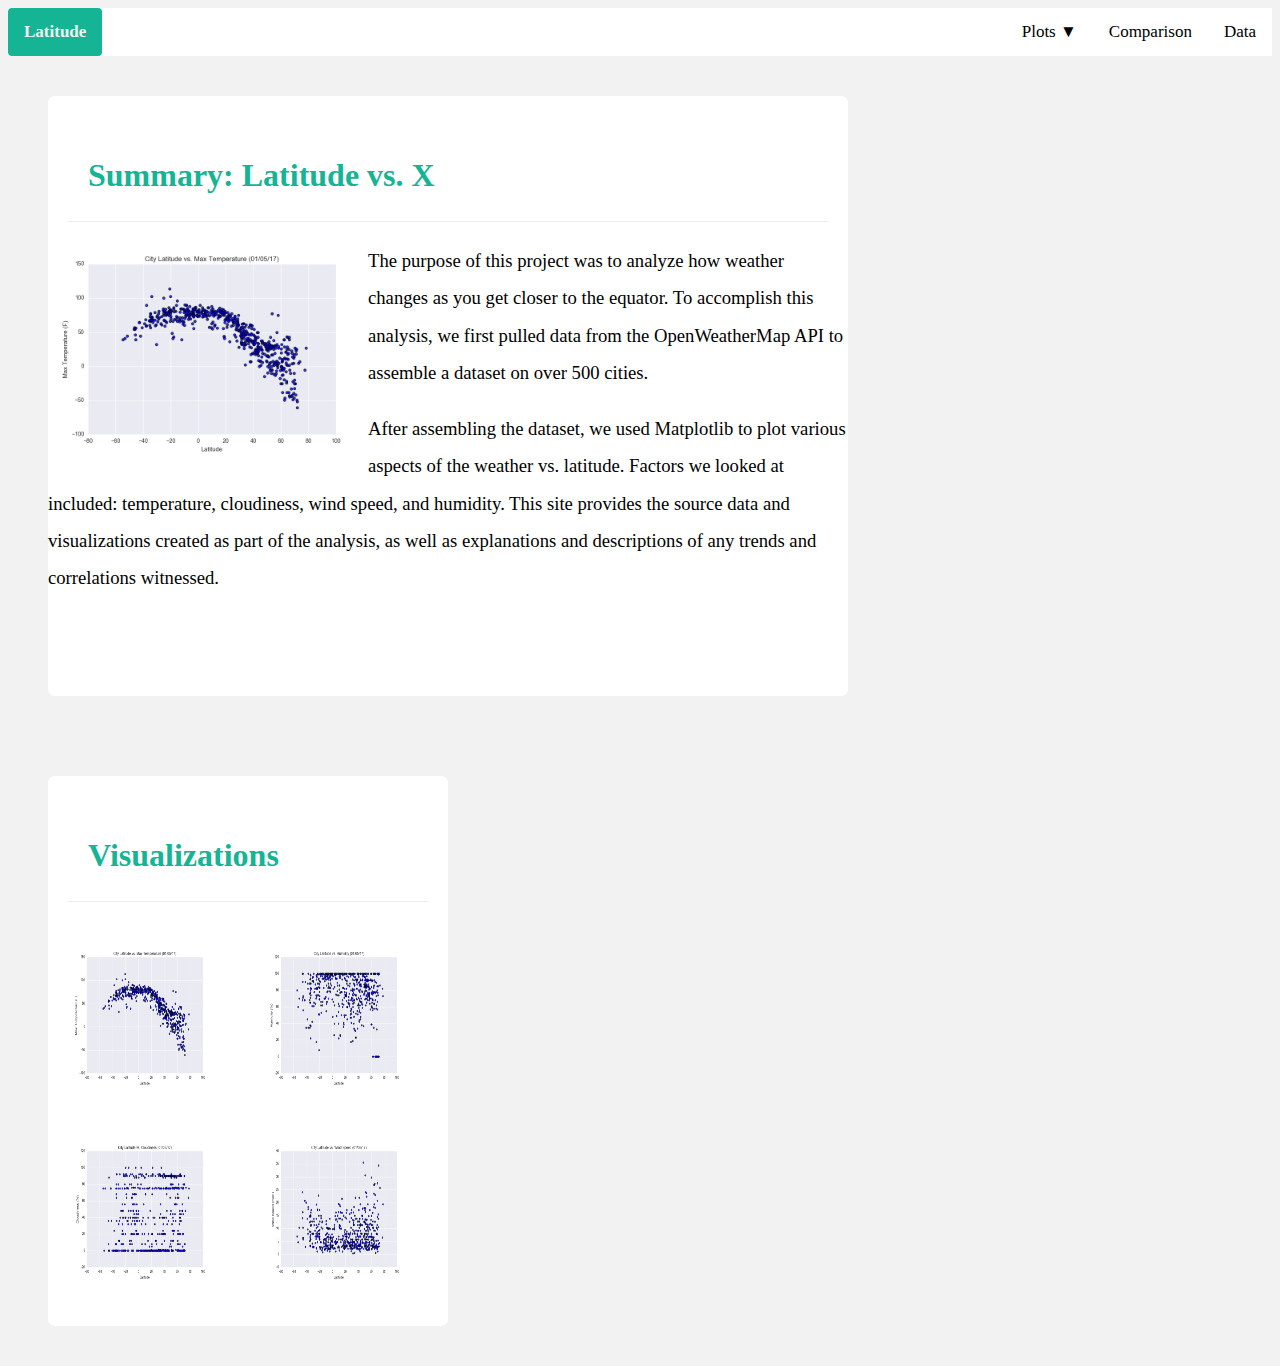
==== index.html @ f89f0354 "finished most of the desktop pages except for the data page" ====
<!DOCTYPE html>
<!-- Template by html.am -->
<html>
	<head>
		<meta http-equiv="Content-Type" content="text/html; charset=utf-8">
		<title>Web Design Challenge</title>
		<link rel="stylesheet" href="styles.css">

	</head>
	
<body>
	<div class="topnav">
		<a class="active" href="./index.html">Latitude</a>
		<a href="./data.html">Data</a>
		<a href="./comparison.html">Comparison</a>
		<div class="dropdown">
			<button class="dropbtn">Plots ▼
				<i class="fa fa-caret-down"></i>
			</button>
			<div class="dropdown-content">
				<a href="./max-temperature.html">Max Temperature</a>
				<a href="./humidity.html">Humidity</a>
				<a href="./cloudiness.html">Cloudiness</a>
				<a href="./wind-speed.html">Wind Speed</a>
			</div>
		</div>	
				
	</div>

	<section class="left-section">
		<h1>Summary: Latitude vs. X</h1>
		<hr>
		<p><img src="./Resources/assets-images/Fig1.png" alt="City Latitude vs. Max Temperature">The purpose of this project was to analyze how weather changes as you get closer to the equator. To accomplish this analysis, we first pulled data from the OpenWeatherMap API to assemble a dataset on over 500 cities.</p>
		<p>After assembling the dataset, we used Matplotlib to plot various aspects of the weather vs. latitude. Factors we looked at included: temperature, cloudiness, wind speed, and humidity. This site provides the source data and visualizations created as part of the analysis, as well as explanations and descriptions of any trends and correlations witnessed.</p>
	</section>

	<section class="right-section">
		<h1>Visualizations</h1>
		<hr>
		<div class="column">
			<a href="./max-temperature.html"><img src="./Resources/assets-images/Fig1.png" alt="City Latitude vs. Max Temperature"></a>
			<a href="./humidity.html"><img src="./Resources/assets-images/Fig2.png" alt="City Latitude vs. Max Temperature"></a>
		</div>
		<div class="column">	
			<a href="./cloudiness.html"><img src="./Resources/assets-images/Fig3.png" alt="City Latitude vs. Cloudiness"></a>
			<a href="./wind-speed.html"><img src="./Resources/assets-images/Fig4.png" alt="City Latitude vs. Wind Speed"></a>
		</div>
	</section>
</body>
---- styles.css ----
body {
    background-color: #f2f2f2;
}

.topnav {
    background-color: white;
    overflow: hidden;
}

.topnav a {
    float: left;
    color: black;
    text-align: center;
    padding: 14px 16px;
    text-decoration: none;
    font-size: 17px;
    margin-left: auto;
    margin-right: 0;
    float: right;
    border-radius: 3pt;
    
}

.topnav a:hover {
    background-color: #ddd;
    color: black;
}

.topnav a.active {
    background-color: #15b494;
    color: #f2f2f2;
    font-weight: 900;
    margin-right: auto;
    margin-left: 0;
    float: left;
}

.dropdown {
    overflow: hidden;
    float: right;
}

.dropdown .dropbtn {
    font-size: 17px;
    border:none;
    outline: none;
    color: black;
    padding: 14px 16px;
    background-color: inherit;
    font-family: inherit;
    margin: 0;
}

.navbar a:hover, .dropdown:hover .dropbtn {
    background-color: #ddd;
}

.dropdown-content {
    display: none;
    position: absolute;
    background-color: #f9f9f9;
    min-width: 160px;
    box-shadow: 0px 8px 16px 0px rgba(0,0,0,0.2);
    z-index: 1;
  }

  .dropdown-content a {
    float: none;
    color: black;
    padding: 12px 16px;
    text-decoration: none;
    display: block;
    text-align: left;
  }

.dropdown-content a:hover {
    background-color: #ddd;
}

.dropdown:hover .dropdown-content {
    display: block;
}

section {
    background-color: white;
    margin: 40px;
    border-radius: 5pt;
}

section h1 {
    color:#15b494;
    padding:40px;
    padding-bottom:5px;
    font-weight:700px;
    font-size: 24pt;
}

section hr {
    margin: 20px;
    height: 1px;
    background-color: #ddd;
    opacity: 0.5;
    border: none;
}
section p {
    font-size: 14pt;
    line-height: 2;
}
section p img {
    height: 40%;
    width: 40%;
    float: left;
}

.left-section {
    float:left;
    width: 800px;
    height: 600px;
}

.right-section {
    float:left;
    width: 400px;
    height: 550px;
}

.right-section img {
    height: 150px;
    width: 150px;
    padding: 20px;
}

.right-section img:hover {
    border: 5px solid #555:
}
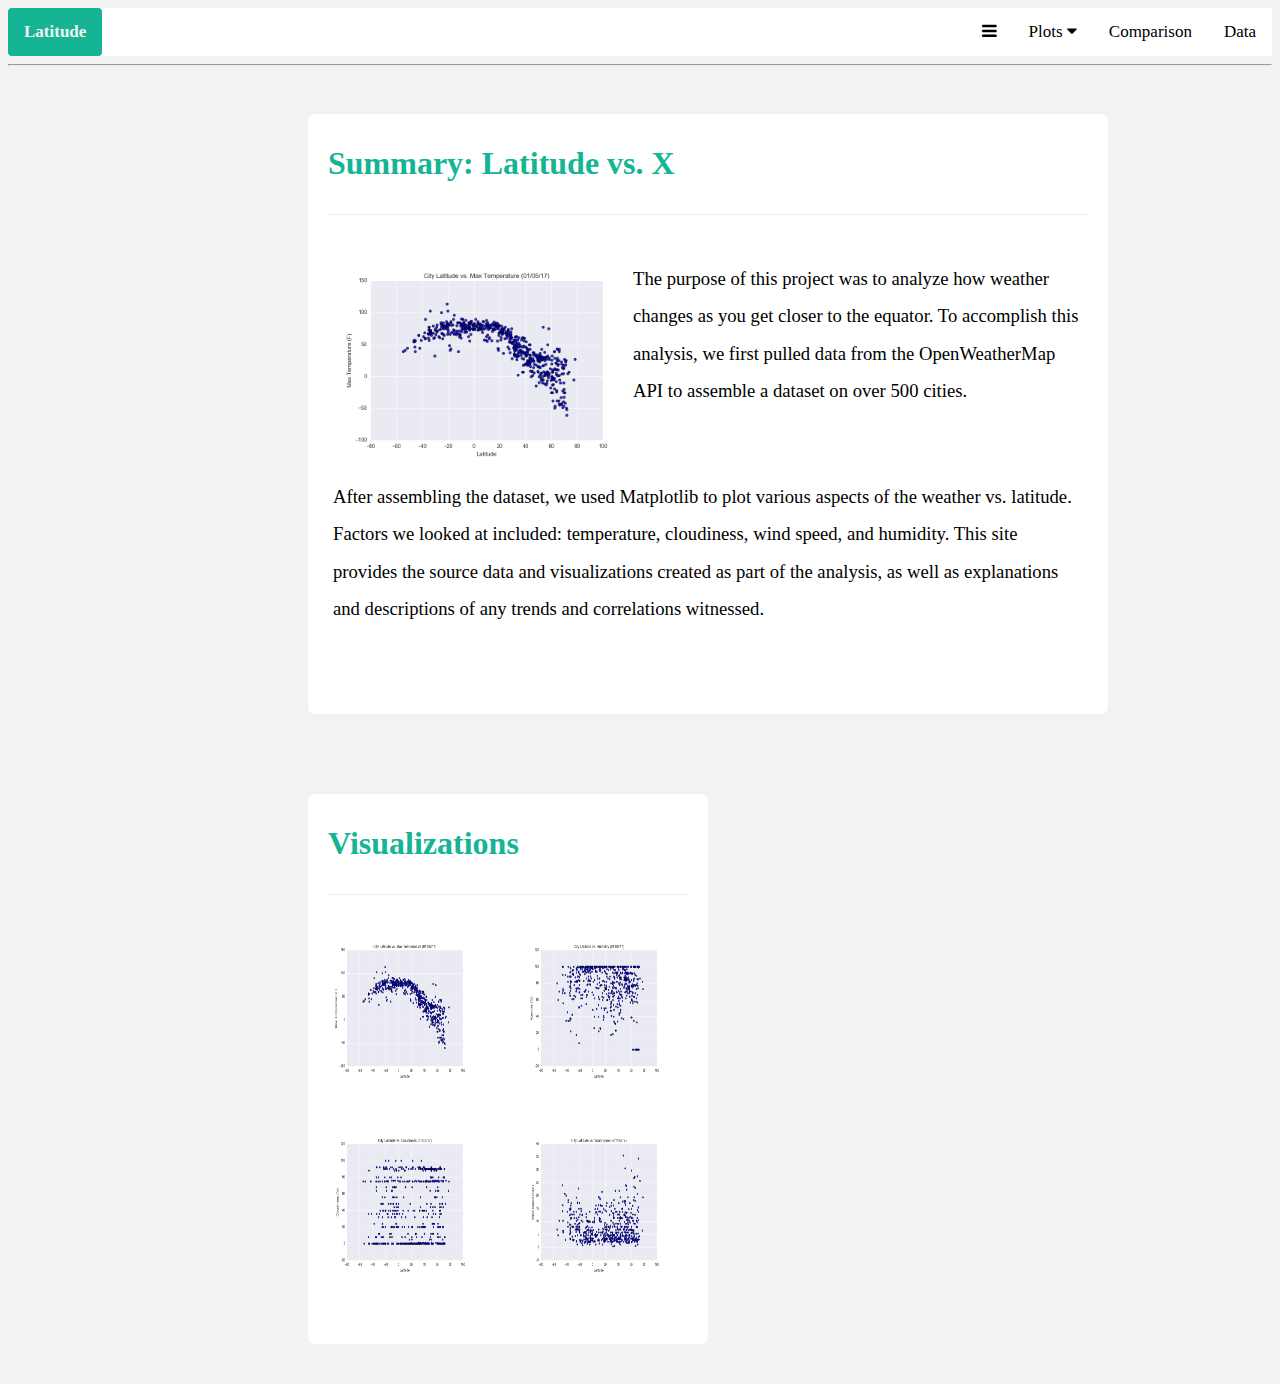
==== commit eb00242f: "added small screen functionality" ====
--- a/index.html
+++ b/index.html
@@ -6,26 +6,40 @@
 		<title>Web Design Challenge</title>
 		<link rel="stylesheet" href="styles.css">
 
+		<!-- I took the icons for the drop down menu for small screens (and a good bit of the code) from the tutorials from w3schools.com, 
+			they require this stylesheet to get the icons to work -->
+		<link rel="stylesheet" href="https://cdnjs.cloudflare.com/ajax/libs/font-awesome/4.7.0/css/font-awesome.min.css">
+
 	</head>
 	
 <body>
 	<div class="topnav">
 		<a class="active" href="./index.html">Latitude</a>
-		<a href="./data.html">Data</a>
-		<a href="./comparison.html">Comparison</a>
-		<div class="dropdown">
-			<button class="dropbtn">Plots ▼
-				<i class="fa fa-caret-down"></i>
-			</button>
-			<div class="dropdown-content">
-				<a href="./max-temperature.html">Max Temperature</a>
-				<a href="./humidity.html">Humidity</a>
-				<a href="./cloudiness.html">Cloudiness</a>
-				<a href="./wind-speed.html">Wind Speed</a>
-			</div>
-		</div>	
+
+		<div id="myLinks" class="Links">
+			<a href="./data.html">Data</a>
+			<a href="./comparison.html">Comparison</a>
+			<div class="dropdown">
+
+				<!-- For the drop down menus in the small screen version I used a javascript button to toggle menus-->
+				<button href="javascript:void(0);" onclick="submenuDisplay()" class="dropbtn">Plots
+					<i class="fa fa-caret-down"></i>
+				</button>
+				<div class="dropdown-content" id="plotContent">
+					<a href="./max-temperature.html">Max Temperature</a>
+					<a href="./humidity.html">Humidity</a>
+					<a href="./cloudiness.html">Cloudiness</a>
+					<a href="./wind-speed.html">Wind Speed</a>
+				</div>
+			</div>	
+		</div>
+		<a href="javascript:void(0);" class="icon" onclick="myFunction()">
+			<i class="fa fa-bars"></i>
+		</a>
 				
 	</div>
+
+	<hr class="header-break" id="header-break">
 
 	<section class="left-section">
 		<h1>Summary: Latitude vs. X</h1>
@@ -46,4 +60,33 @@
 			<a href="./wind-speed.html"><img src="./Resources/assets-images/Fig4.png" alt="City Latitude vs. Wind Speed"></a>
 		</div>
 	</section>
-</body>+</body>
+
+
+<!-- Javascript to toggle the menus for the small screen-->
+<script>
+	function myFunction() {
+  var x = document.getElementById("myLinks");
+  var y = document.getElementById("header-break")
+  if (x.style.display === "block") {
+    x.style.display = "none";
+	y.style.display = "none";
+  } else {
+    x.style.display = "block";
+	y.style.display = "block";
+  }
+}
+
+	function submenuDisplay() {
+		var x = document.getElementById("plotContent");
+		if (x.style.display === "block") {
+    			x.style.display = "none";
+				
+  		} else {
+    		x.style.display = "block";
+			x.style.position = "relative";
+  }
+
+	}
+
+</script>--- a/styles.css
+++ b/styles.css
@@ -89,8 +89,8 @@
 
 section h1 {
     color:#15b494;
-    padding:40px;
-    padding-bottom:5px;
+    padding: 10px;
+    padding-left: 20px;
     font-weight:700px;
     font-size: 24pt;
 }
@@ -105,6 +105,7 @@
 section p {
     font-size: 14pt;
     line-height: 2;
+    padding: 25px;
 }
 section p img {
     height: 40%;
@@ -122,15 +123,139 @@
     float:left;
     width: 400px;
     height: 550px;
+
 }
 
 .right-section img {
     height: 150px;
     width: 150px;
-    padding: 20px;
+    padding: 15px;
+    border: 5px solid white;
 }
 
 .right-section img:hover {
-    border: 5px solid #555:
-}
-
+    border: 5px solid #ddd;
+}
+
+@media (max-width:2400px) {
+    .left-section {
+        margin-left: 525px;
+    }
+}
+
+@media (max-width:2300px) {
+    .left-section {
+        margin-left: 475px;
+    }
+}
+
+@media (max-width:2200px) {
+    .left-section {
+        margin-left: 425px;
+    }
+}
+
+@media (max-width:2100px) {
+    .left-section {
+        margin-left: 375px;
+    }
+}
+
+@media (max-width:2000px) {
+    .left-section {
+        margin-left: 325px;
+    }
+}
+
+@media (max-width:1900px) {
+    .left-section {
+        margin-left: 275px;
+    }
+}
+@media (max-width:1800px) {
+    .left-section {
+        margin-left: 225px;
+    }  
+}
+
+@media (max-width:1700px) {
+    .left-section {
+        margin-left: 175px;
+    }  
+}
+
+@media (max-width:1600px) {
+    .left-section {
+        margin-left: 125px;
+    }  
+}
+
+@media (max-width:1500px) {
+    .left-section {
+        margin-left: 350px;
+    }
+
+    .right-section {
+        margin-left: 350px;
+    }
+}
+
+@media (max-width:1400px) {
+    .left-section {
+        margin-left: 300px;
+    }
+    
+    .right-section {
+        margin-left: 300px;
+    }
+}
+
+@media (max-width:1300x) {
+    .left-section {
+        margin-left: 250px;
+    }
+    
+    .right-section {
+        margin-left: 250px;
+    }
+}
+
+@media (max-width:1200px) {
+    .left-section {
+        margin-left: 200px;
+    }  
+
+    .right-section {
+        margin-left: 200px;
+    }
+}
+
+@media (max-width:1100px) {
+    .left-section {
+        margin-left: 150px;
+    }  
+
+    .right-section {
+        margin-left: 150px;
+    }
+}
+
+@media (max-width:1000px) {
+    .left-section {
+        margin-left: 100px;
+    }  
+
+    .right-section {
+        margin-left: 100px;
+    }
+}
+
+@media (max-width:900px) {
+    .left-section {
+        margin-left: 50px;
+    }  
+
+    .right-section {
+        margin-left: 50px;
+    }
+}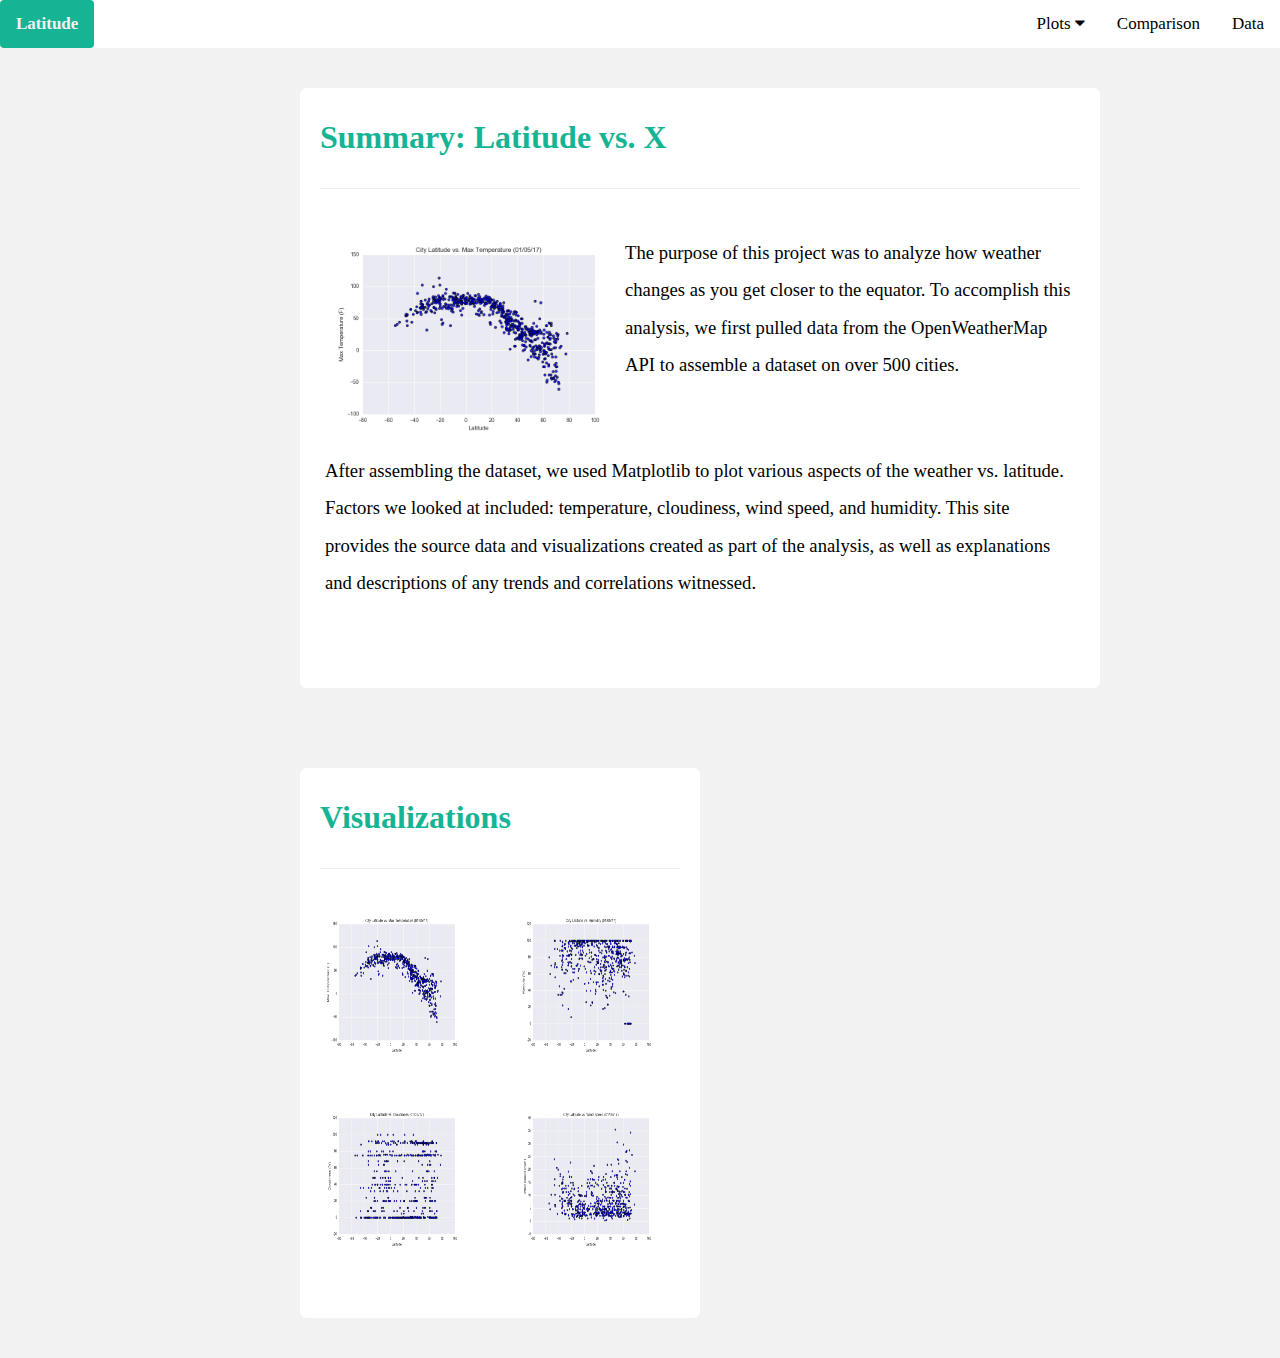
==== commit 05e26c64: "mostly finished" ====
--- a/index.html
+++ b/index.html
@@ -4,7 +4,7 @@
 	<head>
 		<meta http-equiv="Content-Type" content="text/html; charset=utf-8">
 		<title>Web Design Challenge</title>
-		<link rel="stylesheet" href="styles.css">
+		<link rel="stylesheet" href="./assets/styles.css">
 
 		<!-- I took the icons for the drop down menu for small screens (and a good bit of the code) from the tutorials from w3schools.com, 
 			they require this stylesheet to get the icons to work -->
@@ -44,7 +44,7 @@
 	<section class="left-section">
 		<h1>Summary: Latitude vs. X</h1>
 		<hr>
-		<p><img src="./Resources/assets-images/Fig1.png" alt="City Latitude vs. Max Temperature">The purpose of this project was to analyze how weather changes as you get closer to the equator. To accomplish this analysis, we first pulled data from the OpenWeatherMap API to assemble a dataset on over 500 cities.</p>
+		<p><img src="./visualizations/Fig1.png" alt="City Latitude vs. Max Temperature">The purpose of this project was to analyze how weather changes as you get closer to the equator. To accomplish this analysis, we first pulled data from the OpenWeatherMap API to assemble a dataset on over 500 cities.</p>
 		<p>After assembling the dataset, we used Matplotlib to plot various aspects of the weather vs. latitude. Factors we looked at included: temperature, cloudiness, wind speed, and humidity. This site provides the source data and visualizations created as part of the analysis, as well as explanations and descriptions of any trends and correlations witnessed.</p>
 	</section>
 
@@ -52,12 +52,12 @@
 		<h1>Visualizations</h1>
 		<hr>
 		<div class="column">
-			<a href="./max-temperature.html"><img src="./Resources/assets-images/Fig1.png" alt="City Latitude vs. Max Temperature"></a>
-			<a href="./humidity.html"><img src="./Resources/assets-images/Fig2.png" alt="City Latitude vs. Max Temperature"></a>
+			<a href="./max-temperature.html"><img src="./visualizations/Fig1.png" alt="City Latitude vs. Max Temperature"></a>
+			<a href="./humidity.html"><img src="./visualizations/Fig2.png" alt="City Latitude vs. Humidity"></a>
 		</div>
 		<div class="column">	
-			<a href="./cloudiness.html"><img src="./Resources/assets-images/Fig3.png" alt="City Latitude vs. Cloudiness"></a>
-			<a href="./wind-speed.html"><img src="./Resources/assets-images/Fig4.png" alt="City Latitude vs. Wind Speed"></a>
+			<a href="./cloudiness.html"><img src="./visualizations/Fig3.png" alt="City Latitude vs. Cloudiness"></a>
+			<a href="./wind-speed.html"><img src="./visualizations/Fig4.png" alt="City Latitude vs. Wind Speed"></a>
 		</div>
 	</section>
 </body>
@@ -65,28 +65,36 @@
 
 <!-- Javascript to toggle the menus for the small screen-->
 <script>
+	// When the icon is clicked it toggles the display the dropdown menu and the header-break bar
+	// The icon is hidden and only displays on screen sizes smaller than 640px
 	function myFunction() {
-  var x = document.getElementById("myLinks");
-  var y = document.getElementById("header-break")
-  if (x.style.display === "block") {
-    x.style.display = "none";
-	y.style.display = "none";
-  } else {
-    x.style.display = "block";
-	y.style.display = "block";
-  }
+  		var x = document.getElementById("myLinks");
+  		var y = document.getElementById("header-break")
+
+  		if (x.style.display === "block") {
+    		x.style.display = "none";
+			y.style.display = "none";
+  		} else {
+    		x.style.display = "block";
+			y.style.display = "block";
+  	}
+}
+	// This toggles a nested drop-down menu under the 'Plots' menu item.
+	// This also checks if the window width is less than or equal to 640px
+	// to stop it from displaying outside of the small screen set up
+	function submenuDisplay() {
+		var x = document.getElementById("plotContent");
+		var width = (window.innerWidth > 0) ? window.innerWidth : screen.width;
+
+		if (width <= 640) {
+			if (x.style.display === "block") {
+    			x.style.display = "none";
+				
+  			} else {
+    			x.style.display = "block";
+				x.style.position = "relative";
+		}
+  	}
 }
 
-	function submenuDisplay() {
-		var x = document.getElementById("plotContent");
-		if (x.style.display === "block") {
-    			x.style.display = "none";
-				
-  		} else {
-    		x.style.display = "block";
-			x.style.position = "relative";
-  }
-
-	}
-
 </script>--- a/assets/styles.css
+++ b/assets/styles.css
@@ -0,0 +1,380 @@
+body {
+    background-color: #f2f2f2;
+    margin: 0;
+}
+
+.topnav {
+    background-color: white;
+    overflow: hidden;
+}
+
+.topnav a {
+    color: black;
+    text-align: center;
+    padding: 14px 16px;
+    text-decoration: none;
+    font-size: 17px;
+    margin-left: auto;
+    margin-right: 0;
+    float: right;
+    border-radius: 3pt;
+    
+}
+
+.topnav a:hover {
+    background-color: #ddd;
+    color: black;
+}
+
+.topnav a.active {
+    background-color: #15b494;
+    color: #f2f2f2;
+    font-weight: 900;
+    margin-right: auto;
+    margin-left: 0;
+    float: left;
+}
+
+.dropdown {
+    overflow: hidden;
+    float: right;
+}
+
+.dropdown .dropbtn {
+    font-size: 17px;
+    border:none;
+    outline: none;
+    color: black;
+    padding: 14px 16px;
+    background-color: inherit;
+    font-family: inherit;
+    margin: 0;
+    float: right;
+}
+
+.navbar a:hover, .dropdown:hover .dropbtn {
+    background-color: #ddd;
+}
+
+.dropdown-content {
+    display: none;
+    margin-top: 48px;
+    position: absolute;
+    background-color: #f9f9f9;
+    min-width: 160px;
+    box-shadow: 0px 8px 16px 0px rgba(0,0,0,0.2);
+    z-index: 1;
+    
+  }
+
+  .dropdown-content a {
+    float: none;
+    color: black;
+    padding: 12px 16px;
+    text-decoration: none;
+    display: block;
+    text-align: left;
+  }
+
+.dropdown-content a:hover {
+    background-color: #ddd;
+}
+
+.dropdown:hover .dropdown-content {
+    display: block;
+}
+
+.header-break {
+    display: none;
+}
+
+
+section {
+    background-color: white;
+    margin: 40px;
+    border-radius: 5pt;
+}
+
+section h1 {
+    color:#15b494;
+    padding: 10px;
+    padding-left: 20px;
+    font-weight:700px;
+    font-size: 24pt;
+}
+
+section hr {
+    margin: 20px;
+    height: 1px;
+    background-color: #ddd;
+    opacity: 0.5;
+    border: none;
+}
+section p {
+    font-size: 14pt;
+    line-height: 2;
+    padding: 25px;
+}
+section p img {
+    height: 40%;
+    width: 40%;
+    float: left;
+}
+
+.left-section {
+    float:left;
+    width: 800px;
+    height: 600px;
+}
+
+.right-section {
+    float:left;
+    width: 400px;
+    height: 550px;
+
+}
+
+.right-section img {
+    height: 150px;
+    width: 150px;
+    padding: 15px;
+    border: 5px solid white;
+    border-radius: 10px;
+}
+
+.right-section img:hover {
+    border: 5px solid #ddd;
+}
+
+
+.icon {
+  display: none;
+}
+
+@media (max-width:2400px) {
+    .left-section {
+        margin-left: 525px;
+    }
+}
+
+@media (max-width:2300px) {
+    .left-section {
+        margin-left: 475px;
+    }
+}
+
+@media (max-width:2200px) {
+    .left-section {
+        margin-left: 425px;
+    }
+}
+
+@media (max-width:2100px) {
+    .left-section {
+        margin-left: 375px;
+    }
+}
+
+@media (max-width:2000px) {
+    .left-section {
+        margin-left: 325px;
+    }
+}
+
+@media (max-width:1900px) {
+    .left-section {
+        margin-left: 275px;
+    }
+}
+@media (max-width:1800px) {
+    .left-section {
+        margin-left: 225px;
+    }  
+}
+
+@media (max-width:1700px) {
+    .left-section {
+        margin-left: 175px;
+    }  
+}
+
+@media (max-width:1600px) {
+    .left-section {
+        margin-left: 125px;
+    }  
+}
+
+@media (max-width:1500px) {
+    .left-section {
+        margin-left: 350px;
+    }
+
+    .right-section {
+        margin-left: 350px;
+    }
+}
+
+@media (max-width:1400px) {
+    .left-section {
+        margin-left: 300px;
+    }
+    
+    .right-section {
+        margin-left: 300px;
+    }
+}
+
+@media (max-width:1300x) {
+    .left-section {
+        margin-left: 250px;
+    }
+    
+    .right-section {
+        margin-left: 250px;
+    }
+}
+
+@media (max-width:1200px) {
+    .left-section {
+        margin-left: 200px;
+    }  
+
+    .right-section {
+        margin-left: 200px;
+    }
+}
+
+@media (max-width:1100px) {
+    .left-section {
+        margin-left: 150px;
+    }  
+
+    .right-section {
+        margin-left: 150px;
+    }
+}
+
+@media (max-width:1000px) {
+    .left-section {
+        margin-left: 100px;
+    }  
+
+    .right-section {
+        margin-left: 100px;
+    }
+}
+
+@media (max-width:900px) {
+    .left-section {
+        margin-left: 50px;
+    }  
+
+    .right-section {
+        margin-left: 50px;
+    }
+}
+
+
+@media (max-width:640px) {
+    .topnav {
+        overflow: hidden;
+        background-color: white;
+      }
+
+      .active {
+        width: 100%;
+      }
+      /* Hide the links inside the navigation menu (except for logo/home) */
+      .topnav #myLinks {
+        width: 100%;
+        display: none;
+        position: relative;
+        background-color: #f2f2f2;
+        float: left;
+      }
+      
+      /* Style navigation menu links */
+      .topnav a {
+        color: black;
+        padding: 14px 16px;
+        text-decoration: none;
+        font-size: 17px;
+        display: block;
+        float: none;
+        text-align: left;
+        background-color: white;
+      }
+
+      .dropdown {
+        float: left;
+        background-color: white;
+        width: 100%;
+        
+      }
+
+      .dropdown .dropbtn {
+        width: 100%;
+        text-align: left;
+      }
+
+      .dropdown-content a {
+        display: block;
+        position: relative;
+        background-color: white;
+        margin-left: 20px;
+      }
+
+      .dropdown:hover .dropdown-content {
+        display: block;
+        float: none;
+      }
+
+    
+      
+      /* Style the hamburger menu */
+      .topnav a.icon {
+        display: block;
+        background:#15b494;
+        display: block;
+        position: absolute;
+        right: 0;
+        top: 0;
+      }
+      
+      /* Add a grey background color on mouse-over */
+      .topnav a:hover {
+        background-color: #ddd;
+        color: black;
+      }
+      
+      /* Style the active link (or home/logo) */
+      .active {
+        background-color: #15b494;
+        color: white;
+      }
+
+      body {
+        background-color: white;
+      }
+
+      section {
+        margin: 0;
+        padding: 0;
+      }
+
+      section h1 {
+        padding-left: 0;
+      }
+
+      section p {
+        padding: 0;
+      }
+
+      .left-section {
+        width: auto;
+      }
+
+      .right-section {
+        width: auto;
+      }
+}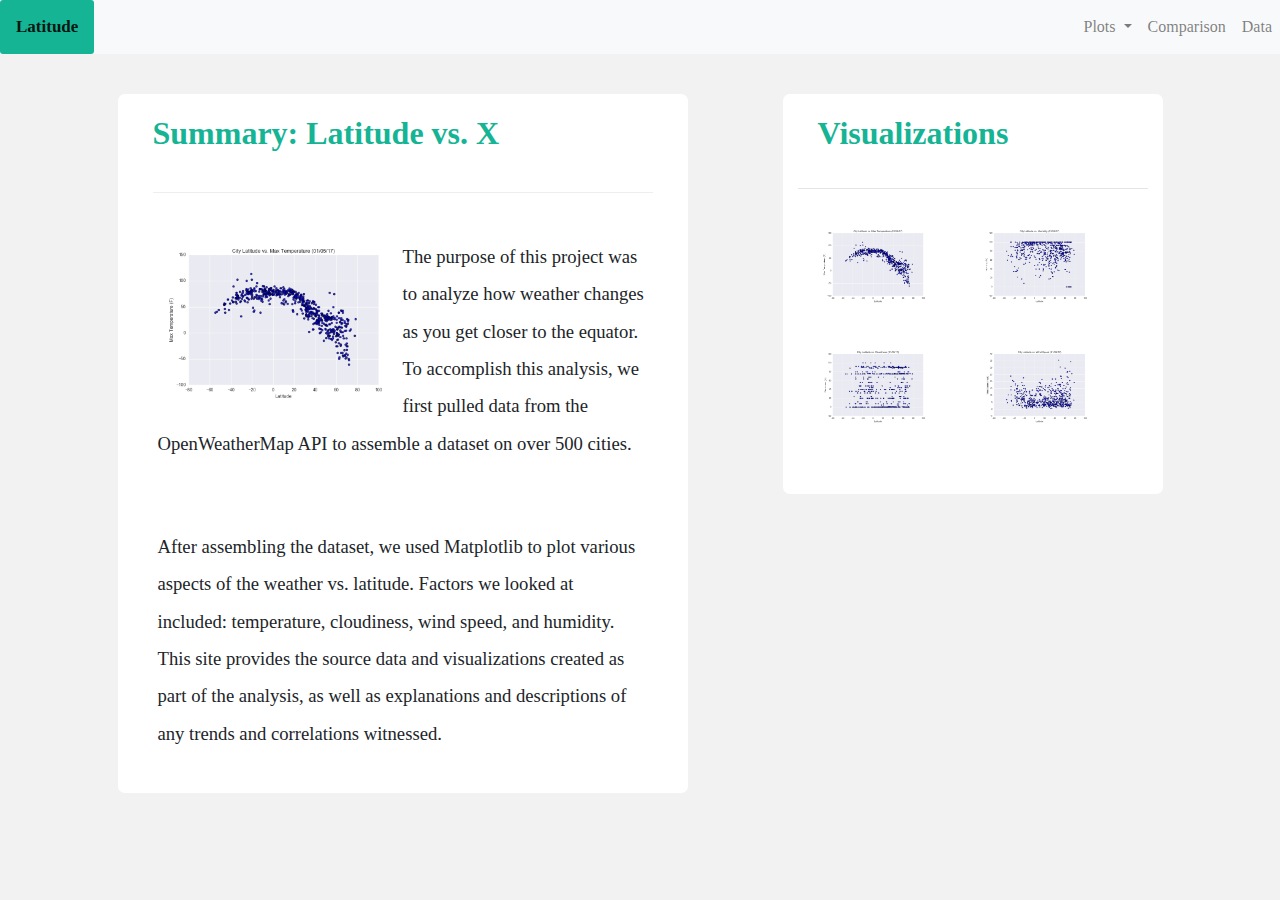
==== commit 2bfdcd6f: "adding bootstrap" ====
--- a/index.html
+++ b/index.html
@@ -4,97 +4,76 @@
 	<head>
 		<meta http-equiv="Content-Type" content="text/html; charset=utf-8">
 		<title>Web Design Challenge</title>
-		<link rel="stylesheet" href="./assets/styles.css">
 
 		<!-- I took the icons for the drop down menu for small screens (and a good bit of the code) from the tutorials from w3schools.com, 
 			they require this stylesheet to get the icons to work -->
 		<link rel="stylesheet" href="https://cdnjs.cloudflare.com/ajax/libs/font-awesome/4.7.0/css/font-awesome.min.css">
+		<link rel="stylesheet" href="https://cdn.jsdelivr.net/npm/bootstrap@4.0.0/dist/css/bootstrap.min.css" integrity="sha384-Gn5384xqQ1aoWXA+058RXPxPg6fy4IWvTNh0E263XmFcJlSAwiGgFAW/dAiS6JXm" crossorigin="anonymous">
 
+		<link rel="stylesheet" href="./assets/styles.css">
 	</head>
 	
 <body>
-	<div class="topnav">
-		<a class="active" href="./index.html">Latitude</a>
-
-		<div id="myLinks" class="Links">
-			<a href="./data.html">Data</a>
-			<a href="./comparison.html">Comparison</a>
-			<div class="dropdown">
-
-				<!-- For the drop down menus in the small screen version I used a javascript button to toggle menus-->
-				<button href="javascript:void(0);" onclick="submenuDisplay()" class="dropbtn">Plots
-					<i class="fa fa-caret-down"></i>
-				</button>
-				<div class="dropdown-content" id="plotContent">
-					<a href="./max-temperature.html">Max Temperature</a>
-					<a href="./humidity.html">Humidity</a>
-					<a href="./cloudiness.html">Cloudiness</a>
-					<a href="./wind-speed.html">Wind Speed</a>
+	<nav class="navbar navbar-expand-lg navbar-light bg-light">
+		<a class="navbar-brand" href="./index.html">Latitude</a>
+		<button class="navbar-toggler" type="button" data-toggle="collapse" data-target="#navbarNavDropdown" aria-controls="navbarNavDropdown" aria-expanded="false" aria-label="Toggle navigation">
+		  <span class="navbar-toggler-icon"></span>
+		</button>
+		<div class="collapse navbar-collapse d-flex justify-content-end" id="navbarNavDropdown">
+			
+		  <ul class="navbar-nav">
+			<li class="nav-item active">
+				<a class="nav-link" href="#"> <span class="sr-only">(current)</span></a>
+			  </li>
+			<li class="nav-item dropdown">
+				<a class="nav-link dropdown-toggle" href="#" id="navbarDropdownMenuLink" data-toggle="dropdown" aria-haspopup="true" aria-expanded="false">
+				  Plots
+				</a>
+				<div class="dropdown-menu" aria-labelledby="navbarDropdownMenuLink">
+				  <a class="dropdown-item" href="./max-temperature.html">Max Temperature</a>
+				  <a class="dropdown-item" href="./humidity.html">Humidity</a>
+				  <a class="dropdown-item" href="./cloudiness.html">Cloudiness</a>
+				  <a class="dropdown-item" href="./wind-speed.html">Wind Speed</a>
 				</div>
-			</div>	
+			  </li>			
+			<li class="nav-item">
+			  <a class="nav-link" href="./comparison.html">Comparison</a>
+			</li>
+			<li class="nav-item">
+			  <a class="nav-link" href="./data.html">Data</a>
+			</li>
+			
+		  </ul>
 		</div>
-		<a href="javascript:void(0);" class="icon" onclick="myFunction()">
-			<i class="fa fa-bars"></i>
-		</a>
-				
-	</div>
+	  </nav>
 
 	<hr class="header-break" id="header-break">
 
-	<section class="left-section">
-		<h1>Summary: Latitude vs. X</h1>
-		<hr>
-		<p><img src="./visualizations/Fig1.png" alt="City Latitude vs. Max Temperature">The purpose of this project was to analyze how weather changes as you get closer to the equator. To accomplish this analysis, we first pulled data from the OpenWeatherMap API to assemble a dataset on over 500 cities.</p>
-		<p>After assembling the dataset, we used Matplotlib to plot various aspects of the weather vs. latitude. Factors we looked at included: temperature, cloudiness, wind speed, and humidity. This site provides the source data and visualizations created as part of the analysis, as well as explanations and descriptions of any trends and correlations witnessed.</p>
-	</section>
-
-	<section class="right-section">
-		<h1>Visualizations</h1>
-		<hr>
-		<div class="column">
-			<a href="./max-temperature.html"><img src="./visualizations/Fig1.png" alt="City Latitude vs. Max Temperature"></a>
-			<a href="./humidity.html"><img src="./visualizations/Fig2.png" alt="City Latitude vs. Humidity"></a>
+	<div class="container">
+		<div class="row justify-content-around main-text">
+			<div class="col-6 summary">
+				<h1>Summary: Latitude vs. X</h1>
+					<hr>
+				<p><img src="./visualizations/Fig1.png" alt="City Latitude vs. Max Temperature">The purpose of this project was to analyze how weather changes as you get closer to the equator. To accomplish this analysis, we first pulled data from the OpenWeatherMap API to assemble a dataset on over 500 cities.</p>
+				<p>After assembling the dataset, we used Matplotlib to plot various aspects of the weather vs. latitude. Factors we looked at included: temperature, cloudiness, wind speed, and humidity. This site provides the source data and visualizations created as part of the analysis, as well as explanations and descriptions of any trends and correlations witnessed.</p>
+			</div>
+		
+			<div class="col-4 visualization">
+				<h1>Visualizations</h1>
+					<hr>
+				<div class="gallery">
+					<a href="./max-temperature.html"><img src="./visualizations/Fig1.png" alt="City Latitude vs. Max Temperature"></a>
+					<a href="./humidity.html"><img src="./visualizations/Fig2.png" alt="City Latitude vs. Humidity"></a>
+				
+					<a href="./cloudiness.html"><img src="./visualizations/Fig3.png" alt="City Latitude vs. Cloudiness"></a>
+					<a href="./wind-speed.html"><img src="./visualizations/Fig4.png" alt="City Latitude vs. Wind Speed"></a>
+				</div>
+			</div>
 		</div>
-		<div class="column">	
-			<a href="./cloudiness.html"><img src="./visualizations/Fig3.png" alt="City Latitude vs. Cloudiness"></a>
-			<a href="./wind-speed.html"><img src="./visualizations/Fig4.png" alt="City Latitude vs. Wind Speed"></a>
-		</div>
-	</section>
+	</div>
 </body>
 
-
-<!-- Javascript to toggle the menus for the small screen-->
-<script>
-	// When the icon is clicked it toggles the display the dropdown menu and the header-break bar
-	// The icon is hidden and only displays on screen sizes smaller than 640px
-	function myFunction() {
-  		var x = document.getElementById("myLinks");
-  		var y = document.getElementById("header-break")
-
-  		if (x.style.display === "block") {
-    		x.style.display = "none";
-			y.style.display = "none";
-  		} else {
-    		x.style.display = "block";
-			y.style.display = "block";
-  	}
-}
-	// This toggles a nested drop-down menu under the 'Plots' menu item.
-	// This also checks if the window width is less than or equal to 640px
-	// to stop it from displaying outside of the small screen set up
-	function submenuDisplay() {
-		var x = document.getElementById("plotContent");
-		var width = (window.innerWidth > 0) ? window.innerWidth : screen.width;
-
-		if (width <= 640) {
-			if (x.style.display === "block") {
-    			x.style.display = "none";
-				
-  			} else {
-    			x.style.display = "block";
-				x.style.position = "relative";
-		}
-  	}
-}
-
-</script>+</script>
+<script src="https://code.jquery.com/jquery-3.2.1.slim.min.js" integrity="sha384-KJ3o2DKtIkvYIK3UENzmM7KCkRr/rE9/Qpg6aAZGJwFDMVNA/GpGFF93hXpG5KkN" crossorigin="anonymous"></script>
+<script src="https://cdn.jsdelivr.net/npm/popper.js@1.12.9/dist/umd/popper.min.js" integrity="sha384-ApNbgh9B+Y1QKtv3Rn7W3mgPxhU9K/ScQsAP7hUibX39j7fakFPskvXusvfa0b4Q" crossorigin="anonymous"></script>
+<script src="https://cdn.jsdelivr.net/npm/bootstrap@4.0.0/dist/js/bootstrap.min.js" integrity="sha384-JZR6Spejh4U02d8jOt6vLEHfe/JQGiRRSQQxSfFWpi1MquVdAyjUar5+76PVCmYl" crossorigin="anonymous"></script>--- a/assets/styles.css
+++ b/assets/styles.css
@@ -1,380 +1,102 @@
 body {
     background-color: #f2f2f2;
-    margin: 0;
+    font-family: "Times New Roman", Times, serif;
 }
 
-.topnav {
-    background-color: white;
-    overflow: hidden;
+.navbar {
+    padding: 0;
 }
 
-.topnav a {
-    color: black;
+.navbar-brand {
+    background-color: #15b494;
+    border-radius: 3px;
     text-align: center;
     padding: 14px 16px;
-    text-decoration: none;
     font-size: 17px;
-    margin-left: auto;
-    margin-right: 0;
-    float: right;
-    border-radius: 3pt;
-    
-}
+    font-weight: bold;
 
-.topnav a:hover {
-    background-color: #ddd;
-    color: black;
-}
-
-.topnav a.active {
-    background-color: #15b494;
-    color: #f2f2f2;
-    font-weight: 900;
-    margin-right: auto;
-    margin-left: 0;
-    float: left;
-}
-
-.dropdown {
-    overflow: hidden;
-    float: right;
-}
-
-.dropdown .dropbtn {
-    font-size: 17px;
-    border:none;
-    outline: none;
-    color: black;
-    padding: 14px 16px;
-    background-color: inherit;
-    font-family: inherit;
-    margin: 0;
-    float: right;
-}
-
-.navbar a:hover, .dropdown:hover .dropbtn {
-    background-color: #ddd;
-}
-
-.dropdown-content {
-    display: none;
-    margin-top: 48px;
-    position: absolute;
-    background-color: #f9f9f9;
-    min-width: 160px;
-    box-shadow: 0px 8px 16px 0px rgba(0,0,0,0.2);
-    z-index: 1;
-    
-  }
-
-  .dropdown-content a {
-    float: none;
-    color: black;
-    padding: 12px 16px;
-    text-decoration: none;
-    display: block;
-    text-align: left;
-  }
-
-.dropdown-content a:hover {
-    background-color: #ddd;
-}
-
-.dropdown:hover .dropdown-content {
-    display: block;
 }
 
 .header-break {
     display: none;
 }
 
-
-section {
+.summary {
     background-color: white;
     margin: 40px;
     border-radius: 5pt;
 }
 
-section h1 {
+.summary h1 {
     color:#15b494;
-    padding: 10px;
-    padding-left: 20px;
-    font-weight:700px;
+    padding: 20px;
+    font-weight:bold;
     font-size: 24pt;
 }
 
-section hr {
+.summary hr {
     margin: 20px;
     height: 1px;
     background-color: #ddd;
     opacity: 0.5;
     border: none;
 }
-section p {
+
+.summary p {
     font-size: 14pt;
     line-height: 2;
     padding: 25px;
 }
-section p img {
-    height: 40%;
-    width: 40%;
+
+.summary p img {
+    height: 50%;
+    width: 50%;
     float: left;
 }
 
-.left-section {
-    float:left;
+.summary {
     width: 800px;
-    height: 600px;
 }
 
-.right-section {
-    float:left;
-    width: 400px;
-    height: 550px;
-
+.visualization {
+    background-color: white;
+    margin: 40px;
+    border-radius: 5pt;
+    width: 440px;
+    height: 400px;
 }
 
-.right-section img {
-    height: 150px;
-    width: 150px;
+.visualization h1 {
+    color:#15b494;
+    padding: 10px;
+    padding-left: 20px;
+    font-weight:bold;
+    font-size: 24pt;
+    padding: 20px;
+}
+
+.gallery img {
+    height: 45%;
+    width: 45%;
     padding: 15px;
     border: 5px solid white;
     border-radius: 10px;
 }
 
-.right-section img:hover {
+.gallery img:hover {
     border: 5px solid #ddd;
 }
 
-
-.icon {
-  display: none;
-}
-
-@media (max-width:2400px) {
-    .left-section {
-        margin-left: 525px;
-    }
-}
-
-@media (max-width:2300px) {
-    .left-section {
-        margin-left: 475px;
-    }
-}
-
-@media (max-width:2200px) {
-    .left-section {
-        margin-left: 425px;
-    }
-}
-
-@media (max-width:2100px) {
-    .left-section {
-        margin-left: 375px;
-    }
-}
-
-@media (max-width:2000px) {
-    .left-section {
-        margin-left: 325px;
-    }
-}
-
-@media (max-width:1900px) {
-    .left-section {
-        margin-left: 275px;
-    }
-}
-@media (max-width:1800px) {
-    .left-section {
-        margin-left: 225px;
-    }  
-}
-
-@media (max-width:1700px) {
-    .left-section {
-        margin-left: 175px;
-    }  
-}
-
-@media (max-width:1600px) {
-    .left-section {
-        margin-left: 125px;
-    }  
-}
-
-@media (max-width:1500px) {
-    .left-section {
-        margin-left: 350px;
+@media (max-width:990px) {
+    .body {
+        background-color: white;
     }
 
-    .right-section {
-        margin-left: 350px;
+    .navbar {
+        background-color: #15b494;
     }
-}
 
-@media (max-width:1400px) {
-    .left-section {
-        margin-left: 300px;
+    .header-break {
+        display: block;
     }
-    
-    .right-section {
-        margin-left: 300px;
-    }
-}
-
-@media (max-width:1300x) {
-    .left-section {
-        margin-left: 250px;
-    }
-    
-    .right-section {
-        margin-left: 250px;
-    }
-}
-
-@media (max-width:1200px) {
-    .left-section {
-        margin-left: 200px;
-    }  
-
-    .right-section {
-        margin-left: 200px;
-    }
-}
-
-@media (max-width:1100px) {
-    .left-section {
-        margin-left: 150px;
-    }  
-
-    .right-section {
-        margin-left: 150px;
-    }
-}
-
-@media (max-width:1000px) {
-    .left-section {
-        margin-left: 100px;
-    }  
-
-    .right-section {
-        margin-left: 100px;
-    }
-}
-
-@media (max-width:900px) {
-    .left-section {
-        margin-left: 50px;
-    }  
-
-    .right-section {
-        margin-left: 50px;
-    }
-}
-
-
-@media (max-width:640px) {
-    .topnav {
-        overflow: hidden;
-        background-color: white;
-      }
-
-      .active {
-        width: 100%;
-      }
-      /* Hide the links inside the navigation menu (except for logo/home) */
-      .topnav #myLinks {
-        width: 100%;
-        display: none;
-        position: relative;
-        background-color: #f2f2f2;
-        float: left;
-      }
-      
-      /* Style navigation menu links */
-      .topnav a {
-        color: black;
-        padding: 14px 16px;
-        text-decoration: none;
-        font-size: 17px;
-        display: block;
-        float: none;
-        text-align: left;
-        background-color: white;
-      }
-
-      .dropdown {
-        float: left;
-        background-color: white;
-        width: 100%;
-        
-      }
-
-      .dropdown .dropbtn {
-        width: 100%;
-        text-align: left;
-      }
-
-      .dropdown-content a {
-        display: block;
-        position: relative;
-        background-color: white;
-        margin-left: 20px;
-      }
-
-      .dropdown:hover .dropdown-content {
-        display: block;
-        float: none;
-      }
-
-    
-      
-      /* Style the hamburger menu */
-      .topnav a.icon {
-        display: block;
-        background:#15b494;
-        display: block;
-        position: absolute;
-        right: 0;
-        top: 0;
-      }
-      
-      /* Add a grey background color on mouse-over */
-      .topnav a:hover {
-        background-color: #ddd;
-        color: black;
-      }
-      
-      /* Style the active link (or home/logo) */
-      .active {
-        background-color: #15b494;
-        color: white;
-      }
-
-      body {
-        background-color: white;
-      }
-
-      section {
-        margin: 0;
-        padding: 0;
-      }
-
-      section h1 {
-        padding-left: 0;
-      }
-
-      section p {
-        padding: 0;
-      }
-
-      .left-section {
-        width: auto;
-      }
-
-      .right-section {
-        width: auto;
-      }
 }